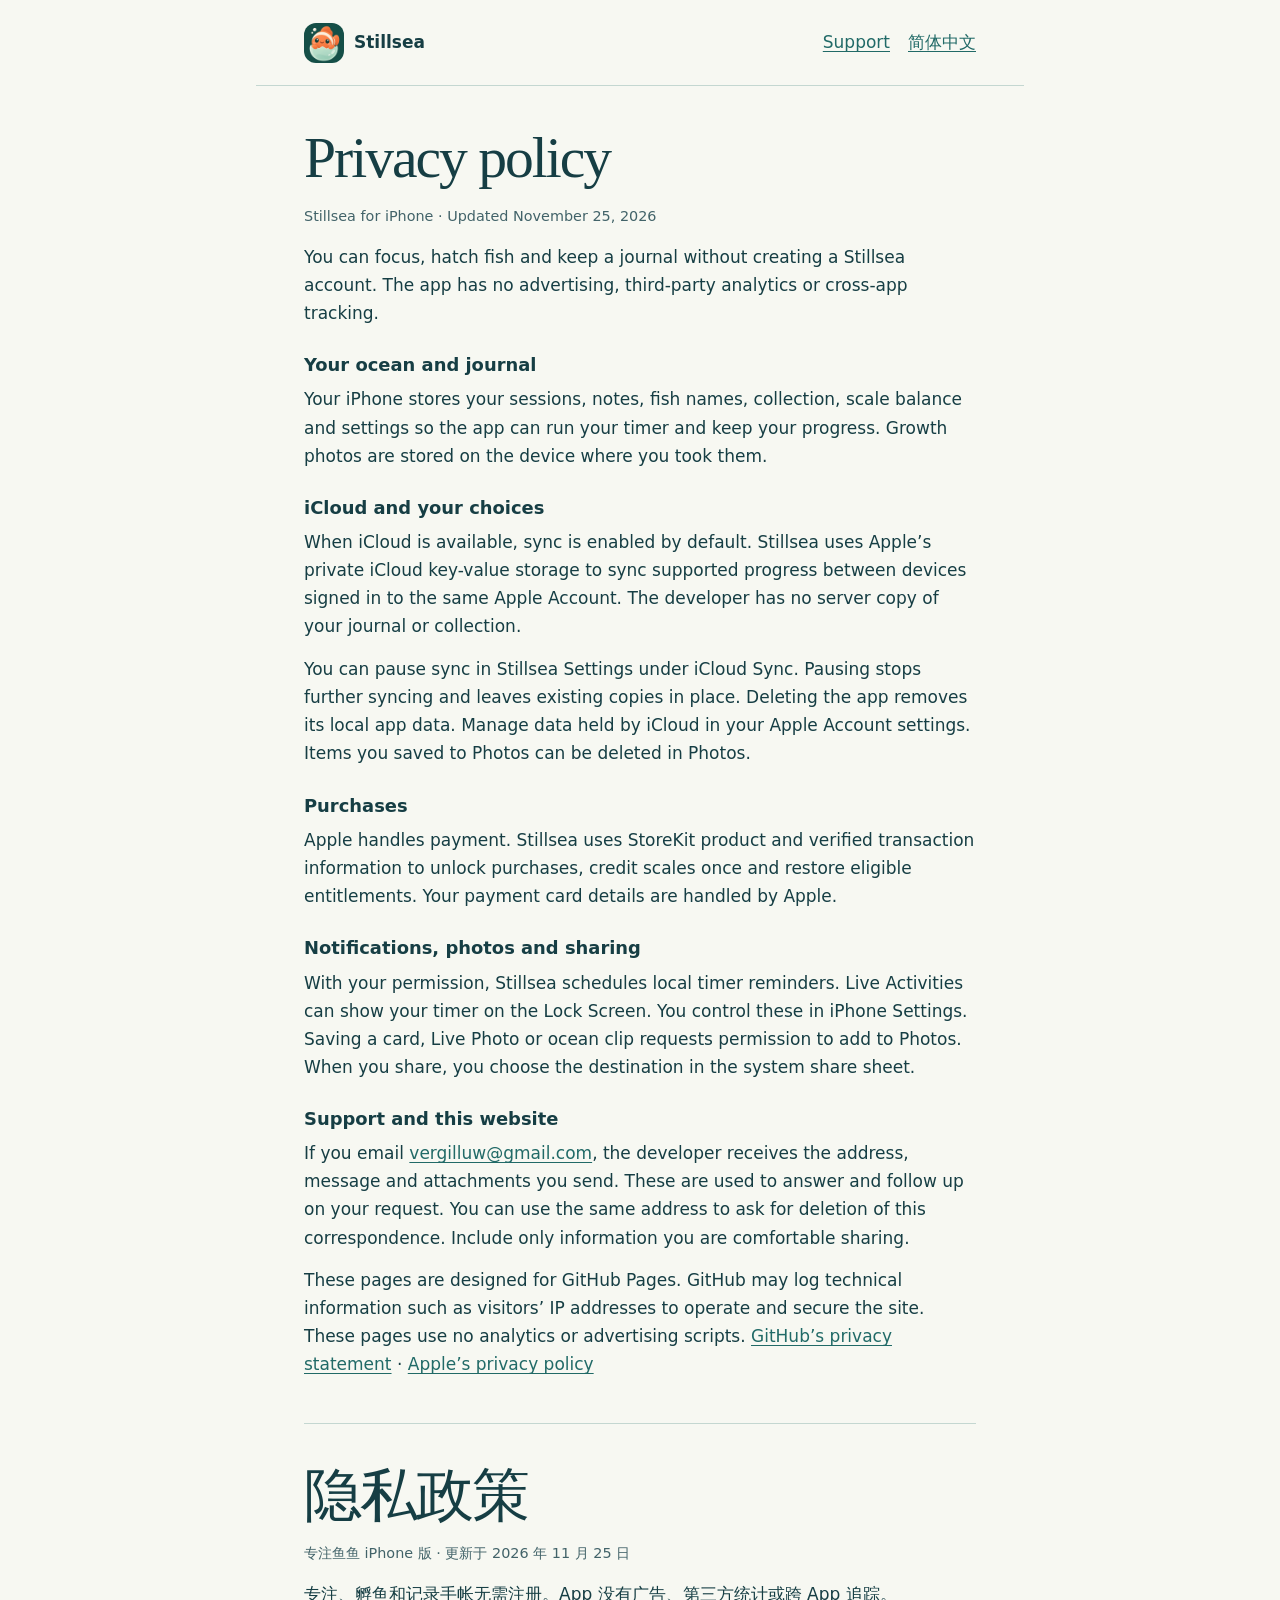
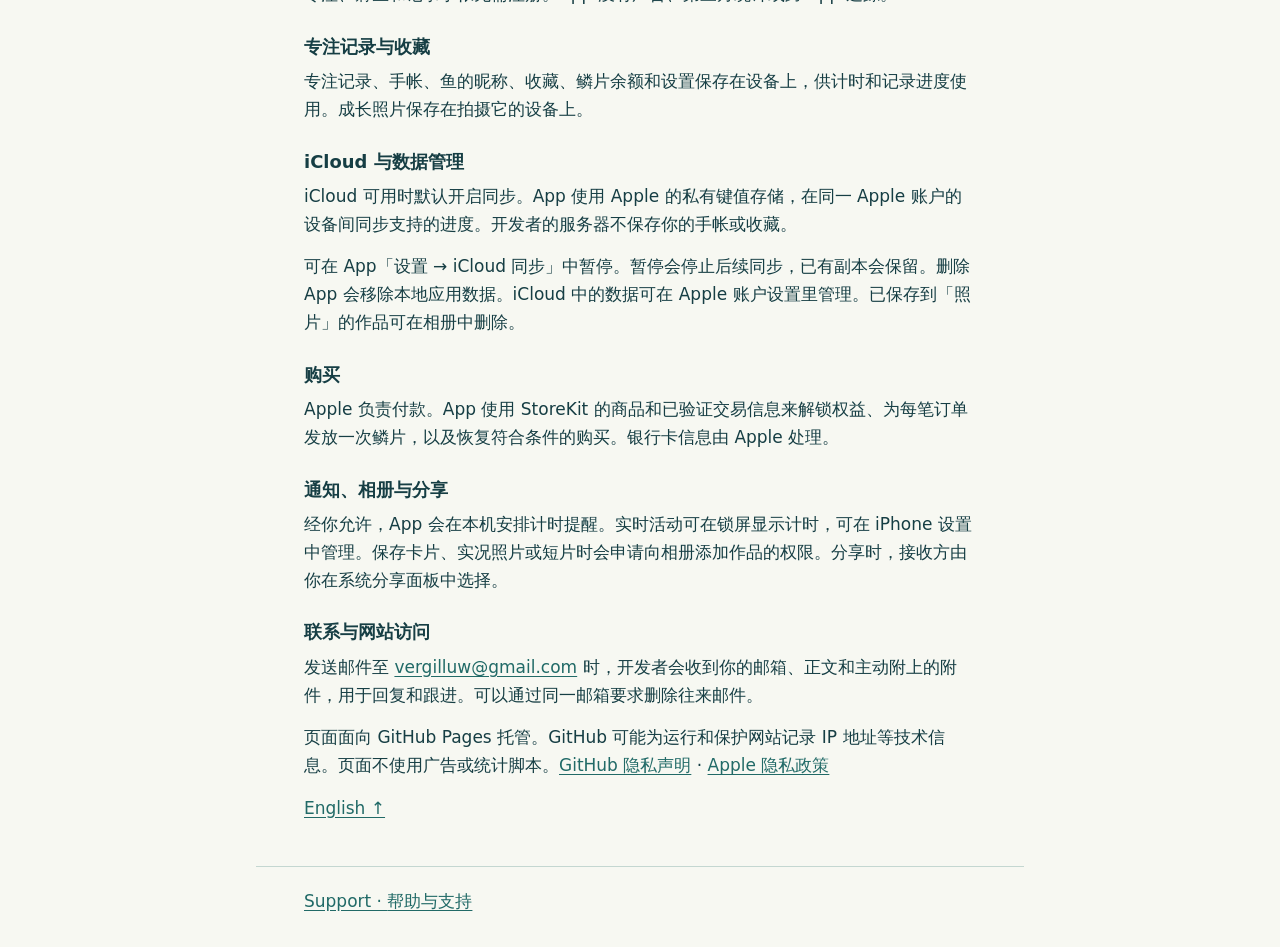
==== privacy.html @ 179ddd9e "Publish Stillsea privacy policy and support pages" ====
<!doctype html>
<html lang="en">
<head>
<meta charset="utf-8"><meta name="viewport" content="width=device-width, initial-scale=1">
<title>Privacy policy · Stillsea</title>
<link rel="stylesheet" href="site.css">
</head>
<body>
<header><a class="brand" href="support.html"><img alt="" src="stillsea.png">Stillsea</a>
<nav aria-label="Page navigation"><a href="support.html">Support</a><a lang="zh-Hans" href="#zh">简体中文</a></nav></header>
<main>
<section id="en"><h1>Privacy policy</h1>
<p class="date">Stillsea for iPhone · Updated November 25, 2026</p>
<p>You can focus, hatch fish and keep a journal without creating a Stillsea account. The app has no advertising, third-party analytics or cross-app tracking.</p>
<h2>Your ocean and journal</h2>
<p>Your iPhone stores your sessions, notes, fish names, collection, scale balance and settings so the app can run your timer and keep your progress. Growth photos are stored on the device where you took them.</p>
<h2>iCloud and your choices</h2>
<p>When iCloud is available, sync is enabled by default. Stillsea uses Apple’s private iCloud key-value storage to sync supported progress between devices signed in to the same Apple Account. The developer has no server copy of your journal or collection.</p>
<p>You can pause sync in Stillsea Settings under iCloud Sync. Pausing stops further syncing and leaves existing copies in place. Deleting the app removes its local app data. Manage data held by iCloud in your Apple Account settings. Items you saved to Photos can be deleted in Photos.</p>
<h2>Purchases</h2>
<p>Apple handles payment. Stillsea uses StoreKit product and verified transaction information to unlock purchases, credit scales once and restore eligible entitlements. Your payment card details are handled by Apple.</p>
<h2>Notifications, photos and sharing</h2>
<p>With your permission, Stillsea schedules local timer reminders. Live Activities can show your timer on the Lock Screen. You control these in iPhone Settings. Saving a card, Live Photo or ocean clip requests permission to add to Photos. When you share, you choose the destination in the system share sheet.</p>
<h2>Support and this website</h2>
<p>If you email <a href="mailto:vergilluw@gmail.com">vergilluw@gmail.com</a>, the developer receives the address, message and attachments you send. These are used to answer and follow up on your request. You can use the same address to ask for deletion of this correspondence. Include only information you are comfortable sharing.</p>
<p>These pages are designed for GitHub Pages. GitHub may log technical information such as visitors’ IP addresses to operate and secure the site. These pages use no analytics or advertising scripts. <a href="https://docs.github.com/en/site-policy/privacy-policies/github-general-privacy-statement">GitHub’s privacy statement</a> · <a href="https://www.apple.com/legal/privacy/">Apple’s privacy policy</a></p>
</section>
<section id="zh" lang="zh-Hans"><h2 class="title">隐私政策</h2><p class="date">专注鱼鱼 iPhone 版 · 更新于 2026 年 11 月 25 日</p>
<p>专注、孵鱼和记录手帐无需注册。App 没有广告、第三方统计或跨 App 追踪。</p>
<h3>专注记录与收藏</h3><p>专注记录、手帐、鱼的昵称、收藏、鳞片余额和设置保存在设备上，供计时和记录进度使用。成长照片保存在拍摄它的设备上。</p>
<h3>iCloud 与数据管理</h3><p>iCloud 可用时默认开启同步。App 使用 Apple 的私有键值存储，在同一 Apple 账户的设备间同步支持的进度。开发者的服务器不保存你的手帐或收藏。</p>
<p>可在 App「设置 → iCloud 同步」中暂停。暂停会停止后续同步，已有副本会保留。删除 App 会移除本地应用数据。iCloud 中的数据可在 Apple 账户设置里管理。已保存到「照片」的作品可在相册中删除。</p>
<h3>购买</h3><p>Apple 负责付款。App 使用 StoreKit 的商品和已验证交易信息来解锁权益、为每笔订单发放一次鳞片，以及恢复符合条件的购买。银行卡信息由 Apple 处理。</p>
<h3>通知、相册与分享</h3><p>经你允许，App 会在本机安排计时提醒。实时活动可在锁屏显示计时，可在 iPhone 设置中管理。保存卡片、实况照片或短片时会申请向相册添加作品的权限。分享时，接收方由你在系统分享面板中选择。</p>
<h3>联系与网站访问</h3><p>发送邮件至 <a href="mailto:vergilluw@gmail.com">vergilluw@gmail.com</a> 时，开发者会收到你的邮箱、正文和主动附上的附件，用于回复和跟进。可以通过同一邮箱要求删除往来邮件。</p>
<p>页面面向 GitHub Pages 托管。GitHub 可能为运行和保护网站记录 IP 地址等技术信息。页面不使用广告或统计脚本。<a href="https://docs.github.com/en/site-policy/privacy-policies/github-general-privacy-statement">GitHub 隐私声明</a> · <a href="https://www.apple.com/legal/privacy/">Apple 隐私政策</a></p>
<p><a href="#en" lang="en">English ↑</a></p></section>
</main><footer><a href="support.html">Support · <span lang="zh-Hans">帮助与支持</span></a></footer>
</body></html>
---- site.css ----
:root{color-scheme:light;--ink:#163e44;--muted:#426369;--sea:#216a67;--line:#c4d7d1}
*{box-sizing:border-box}html{scroll-behavior:auto}body{margin:0;background:#f7f8f2;color:var(--ink);font:17px/1.65 system-ui,sans-serif}
main,header,footer{max-width:48rem;margin:auto;padding:0 clamp(20px,5vw,48px)}
header{display:flex;align-items:center;justify-content:space-between;gap:12px;min-height:86px;border-bottom:1px solid var(--line)}
.brand{display:inline-flex;gap:10px;align-items:center;font-weight:650;color:var(--ink);text-decoration:none}.brand img{height:40px;width:40px;border-radius:12px}
nav{display:flex;gap:18px;flex-wrap:wrap}a{color:var(--sea);text-underline-offset:.2em}a:focus-visible{outline:3px solid var(--sea);outline-offset:4px}
section{padding:40px 0 30px}section+section{border-top:1px solid var(--line)}
h1,h2,h3{color:var(--ink)}h1,.title{font:normal clamp(2.3rem,8vw,3.6rem)/1.12 Georgia,serif;letter-spacing:-.035em;margin:0 0 14px}
h2,h3{font-size:1.12rem;line-height:1.4;margin:1.6rem 0 .4rem}p{margin:.5rem 0 .9rem}.date{color:var(--muted);font-size:.9rem}details{border-bottom:1px solid var(--line);padding:.8rem 0}summary{cursor:pointer;font-weight:620}details p{padding-left:1rem}footer{padding-top:20px;padding-bottom:32px;border-top:1px solid var(--line)}
@media(max-width:430px){header{min-height:72px}nav{gap:10px;font-size:.9rem}section{padding-top:28px}}
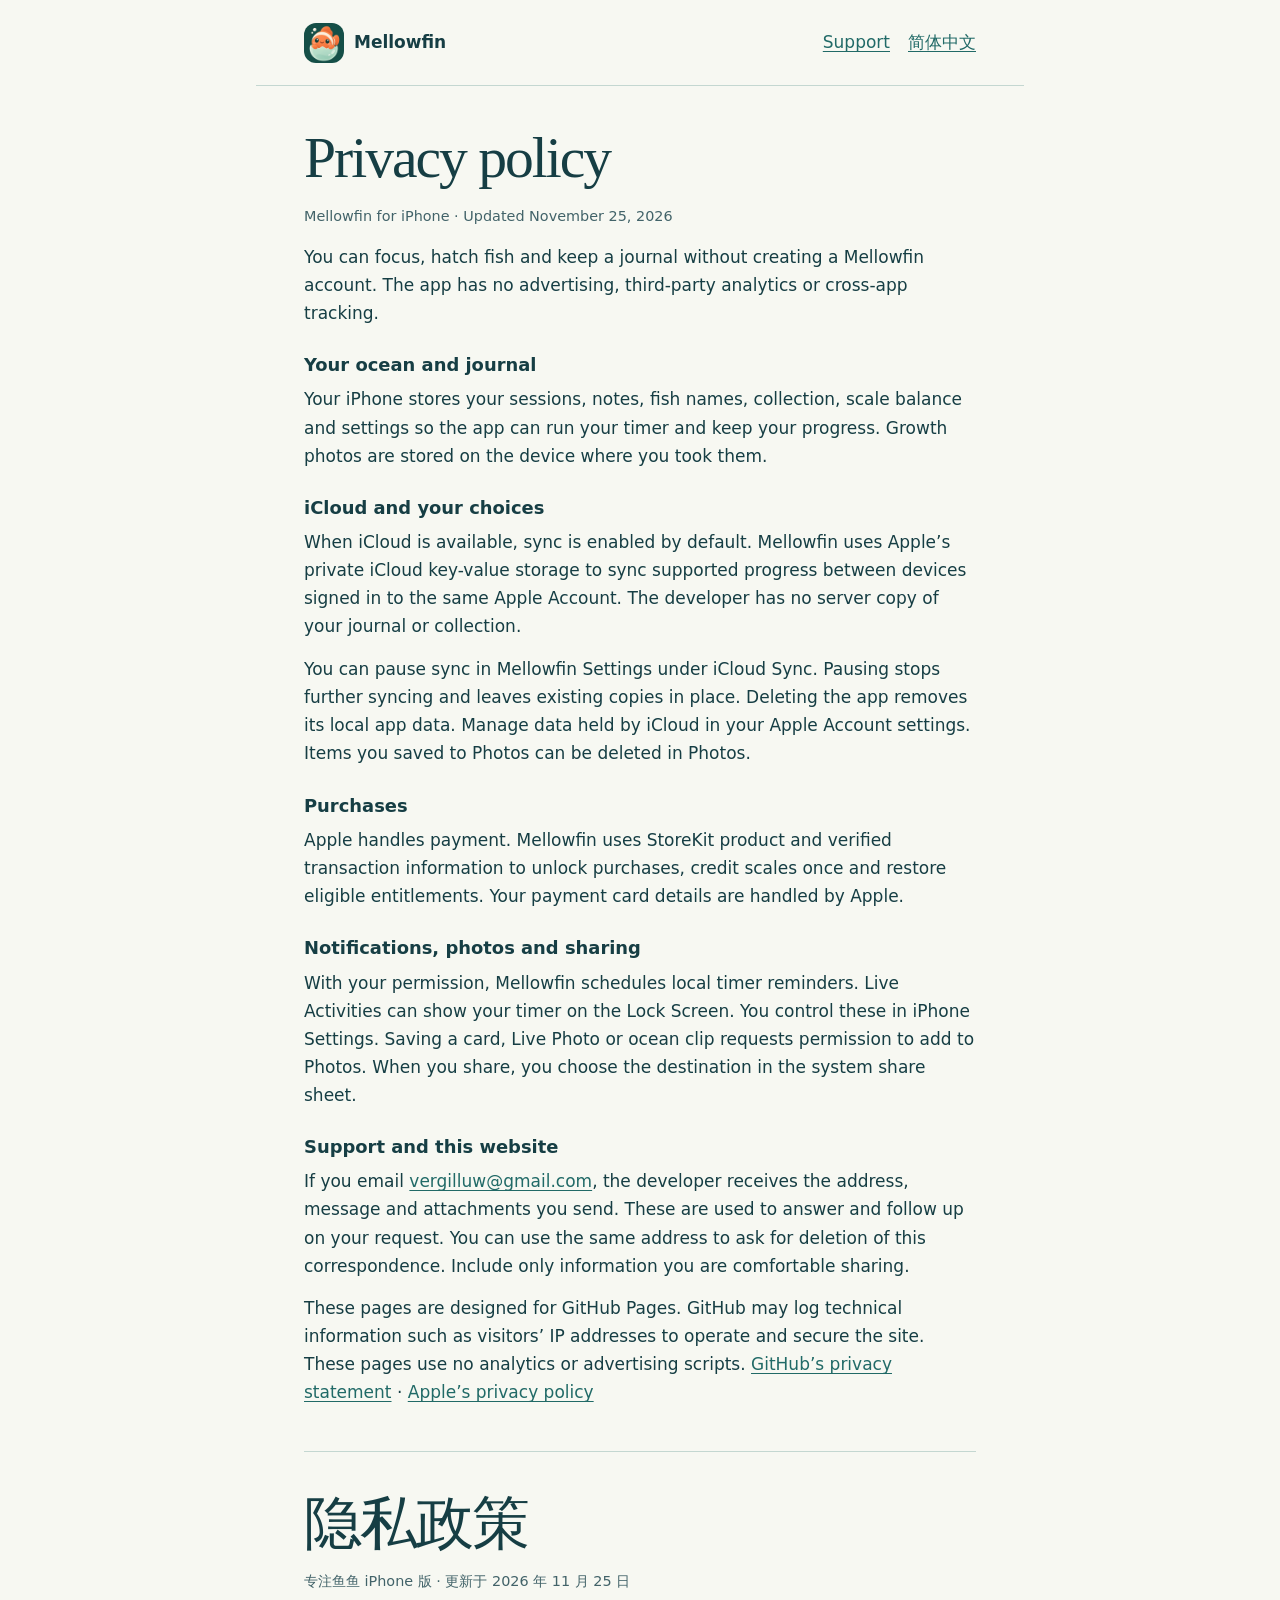
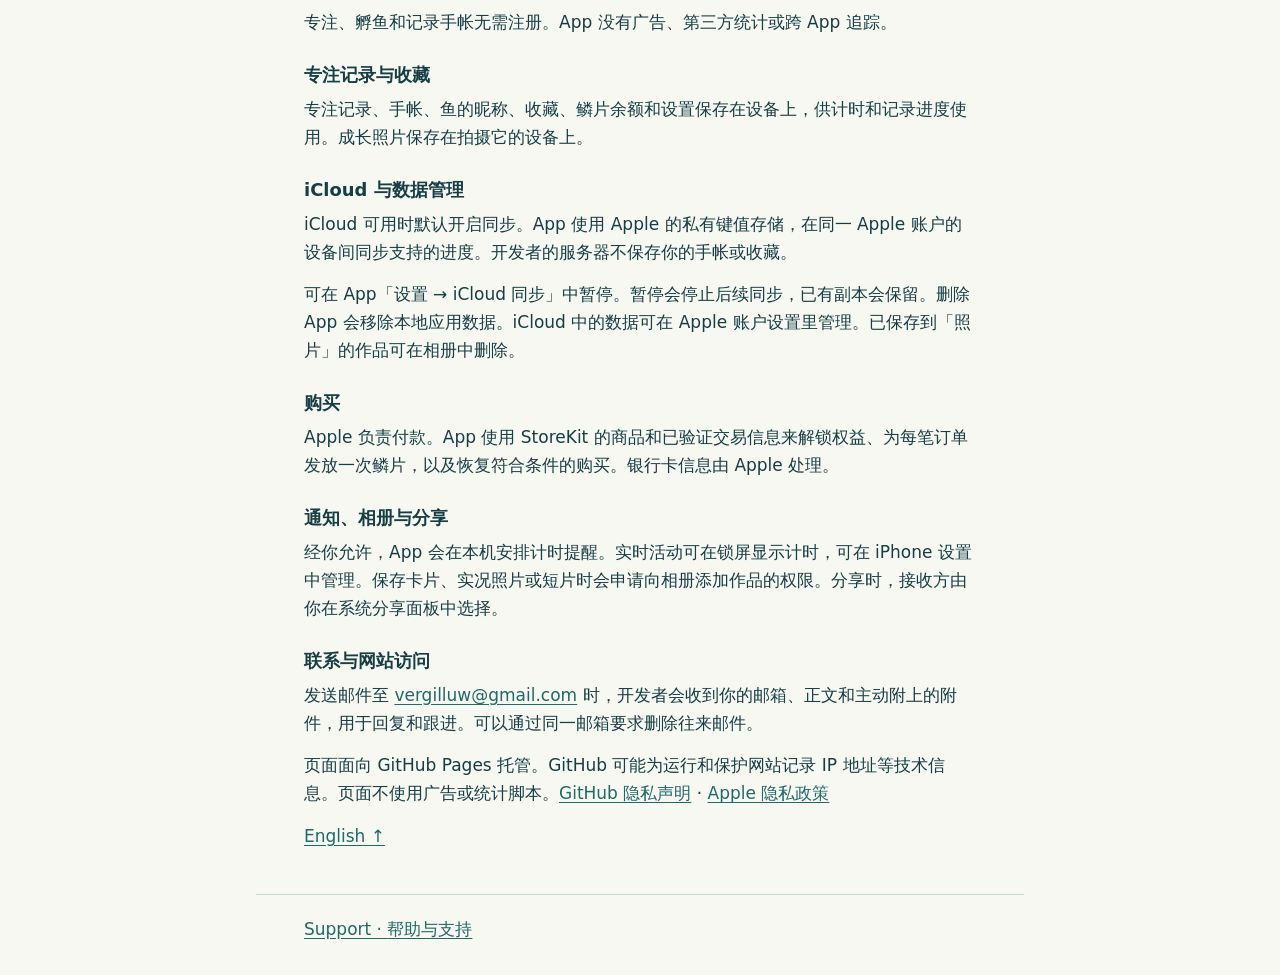
==== commit 74e28dc0: "Update public support and privacy pages for Mellowfin" ====
--- a/privacy.html
+++ b/privacy.html
@@ -2,25 +2,25 @@
 <html lang="en">
 <head>
 <meta charset="utf-8"><meta name="viewport" content="width=device-width, initial-scale=1">
-<title>Privacy policy · Stillsea</title>
+<title>Privacy policy · Mellowfin</title>
 <link rel="stylesheet" href="site.css">
 </head>
 <body>
-<header><a class="brand" href="support.html"><img alt="" src="stillsea.png">Stillsea</a>
+<header><a class="brand" href="support.html"><img alt="" src="mellowfin.png">Mellowfin</a>
 <nav aria-label="Page navigation"><a href="support.html">Support</a><a lang="zh-Hans" href="#zh">简体中文</a></nav></header>
 <main>
 <section id="en"><h1>Privacy policy</h1>
-<p class="date">Stillsea for iPhone · Updated November 25, 2026</p>
-<p>You can focus, hatch fish and keep a journal without creating a Stillsea account. The app has no advertising, third-party analytics or cross-app tracking.</p>
+<p class="date">Mellowfin for iPhone · Updated November 25, 2026</p>
+<p>You can focus, hatch fish and keep a journal without creating a Mellowfin account. The app has no advertising, third-party analytics or cross-app tracking.</p>
 <h2>Your ocean and journal</h2>
 <p>Your iPhone stores your sessions, notes, fish names, collection, scale balance and settings so the app can run your timer and keep your progress. Growth photos are stored on the device where you took them.</p>
 <h2>iCloud and your choices</h2>
-<p>When iCloud is available, sync is enabled by default. Stillsea uses Apple’s private iCloud key-value storage to sync supported progress between devices signed in to the same Apple Account. The developer has no server copy of your journal or collection.</p>
-<p>You can pause sync in Stillsea Settings under iCloud Sync. Pausing stops further syncing and leaves existing copies in place. Deleting the app removes its local app data. Manage data held by iCloud in your Apple Account settings. Items you saved to Photos can be deleted in Photos.</p>
+<p>When iCloud is available, sync is enabled by default. Mellowfin uses Apple’s private iCloud key-value storage to sync supported progress between devices signed in to the same Apple Account. The developer has no server copy of your journal or collection.</p>
+<p>You can pause sync in Mellowfin Settings under iCloud Sync. Pausing stops further syncing and leaves existing copies in place. Deleting the app removes its local app data. Manage data held by iCloud in your Apple Account settings. Items you saved to Photos can be deleted in Photos.</p>
 <h2>Purchases</h2>
-<p>Apple handles payment. Stillsea uses StoreKit product and verified transaction information to unlock purchases, credit scales once and restore eligible entitlements. Your payment card details are handled by Apple.</p>
+<p>Apple handles payment. Mellowfin uses StoreKit product and verified transaction information to unlock purchases, credit scales once and restore eligible entitlements. Your payment card details are handled by Apple.</p>
 <h2>Notifications, photos and sharing</h2>
-<p>With your permission, Stillsea schedules local timer reminders. Live Activities can show your timer on the Lock Screen. You control these in iPhone Settings. Saving a card, Live Photo or ocean clip requests permission to add to Photos. When you share, you choose the destination in the system share sheet.</p>
+<p>With your permission, Mellowfin schedules local timer reminders. Live Activities can show your timer on the Lock Screen. You control these in iPhone Settings. Saving a card, Live Photo or ocean clip requests permission to add to Photos. When you share, you choose the destination in the system share sheet.</p>
 <h2>Support and this website</h2>
 <p>If you email <a href="mailto:vergilluw@gmail.com">vergilluw@gmail.com</a>, the developer receives the address, message and attachments you send. These are used to answer and follow up on your request. You can use the same address to ask for deletion of this correspondence. Include only information you are comfortable sharing.</p>
 <p>These pages are designed for GitHub Pages. GitHub may log technical information such as visitors’ IP addresses to operate and secure the site. These pages use no analytics or advertising scripts. <a href="https://docs.github.com/en/site-policy/privacy-policies/github-general-privacy-statement">GitHub’s privacy statement</a> · <a href="https://www.apple.com/legal/privacy/">Apple’s privacy policy</a></p>
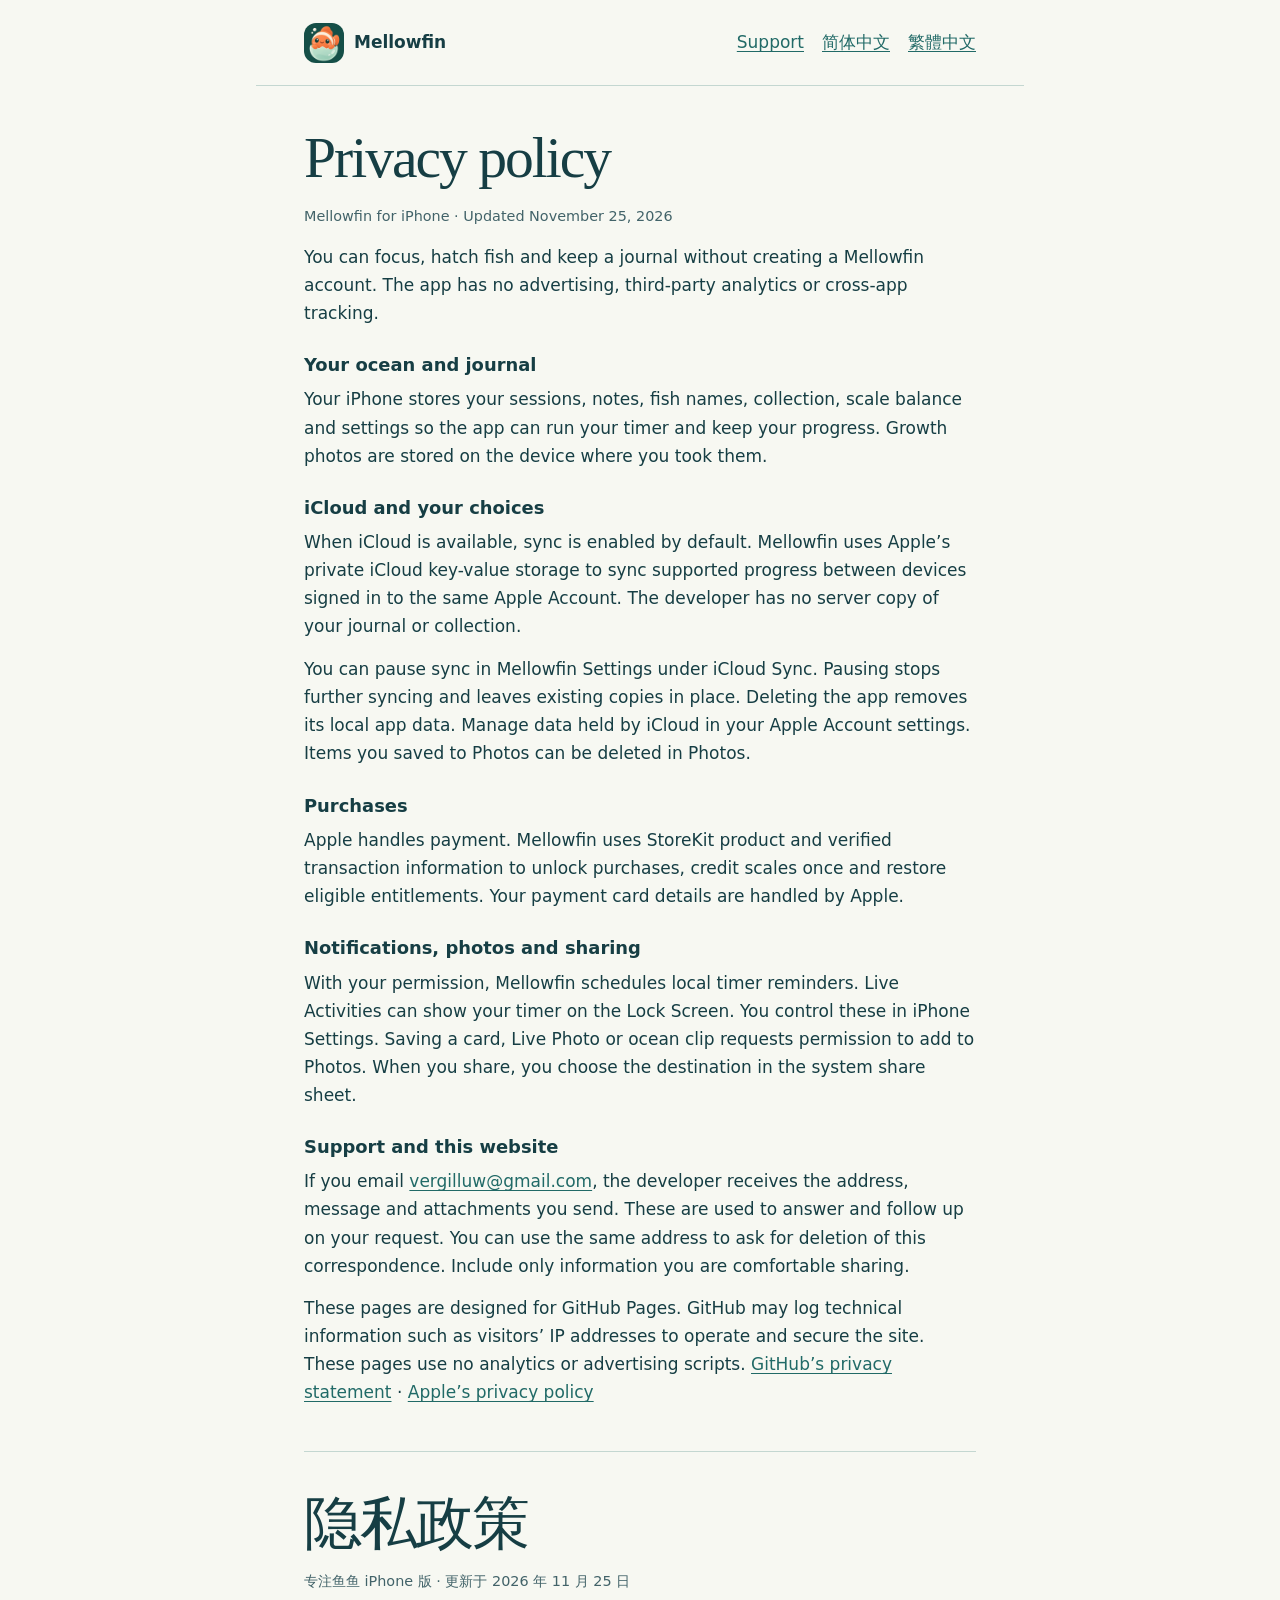
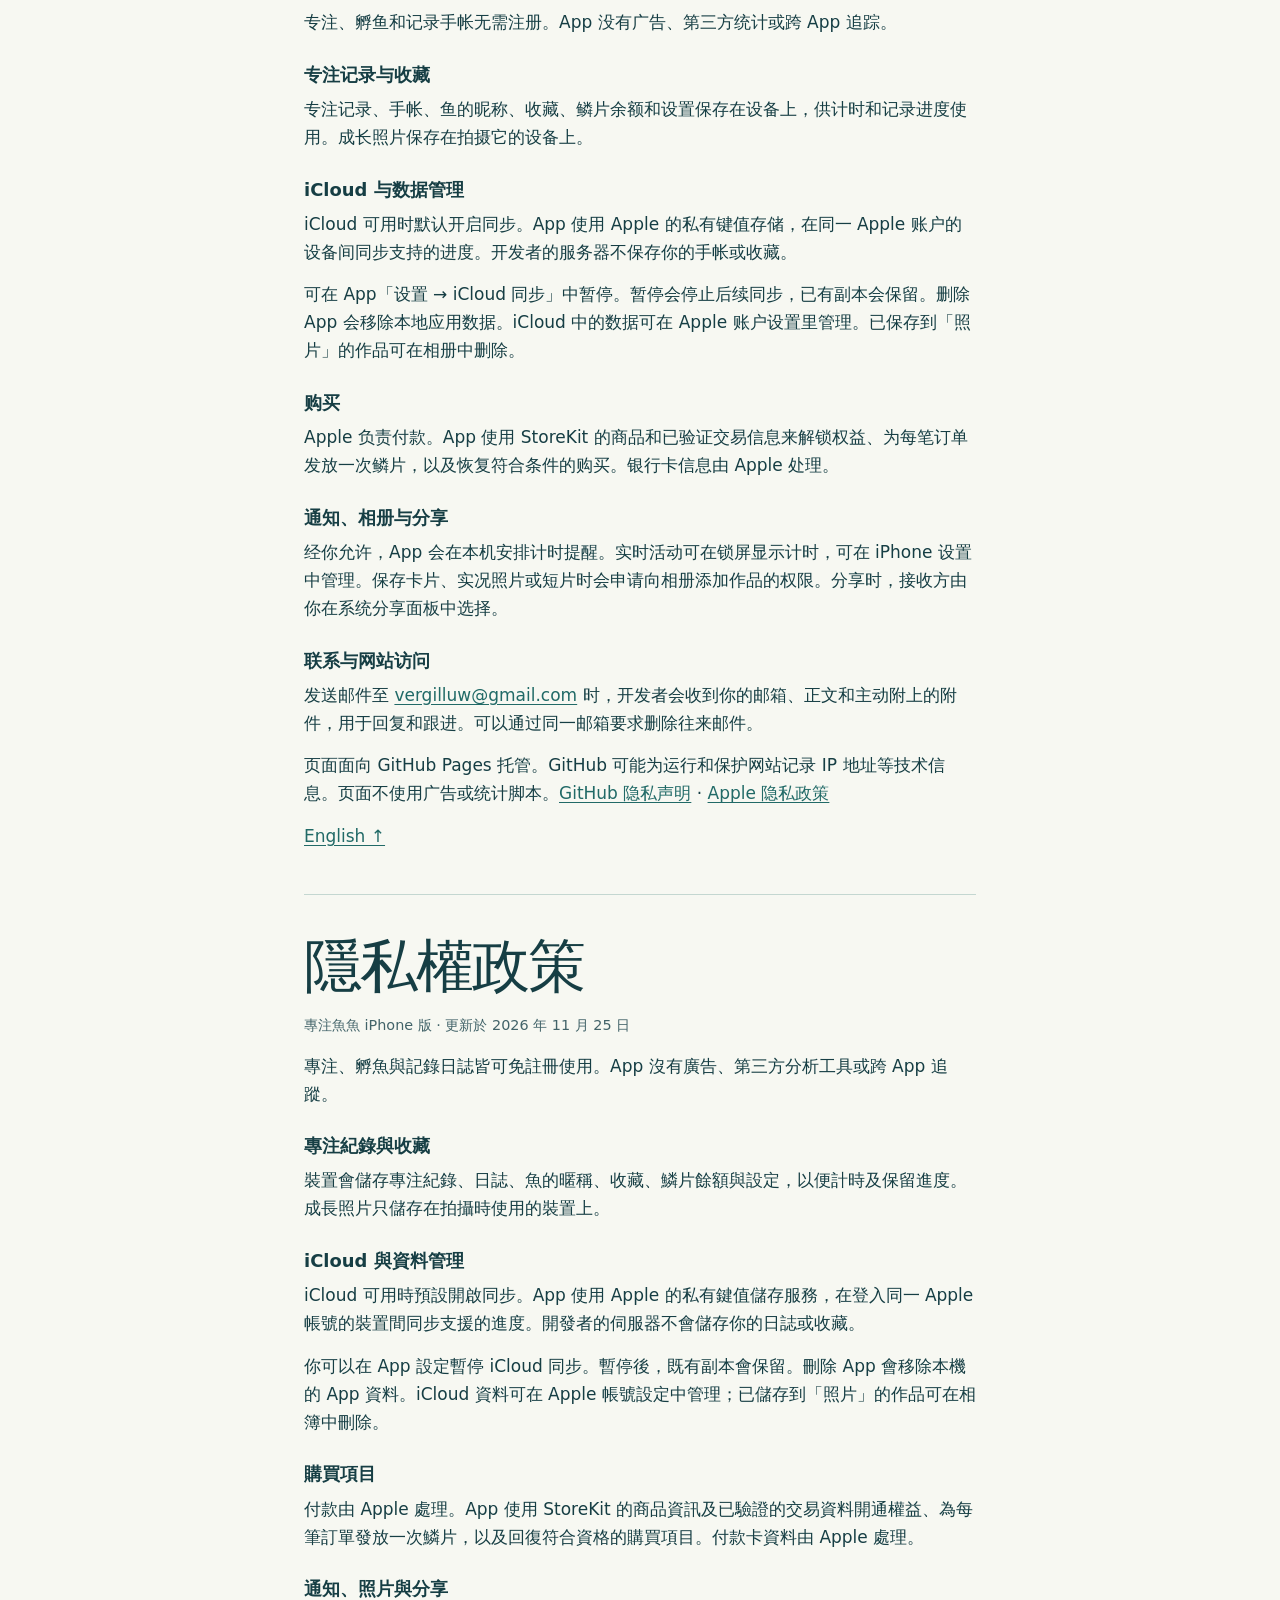
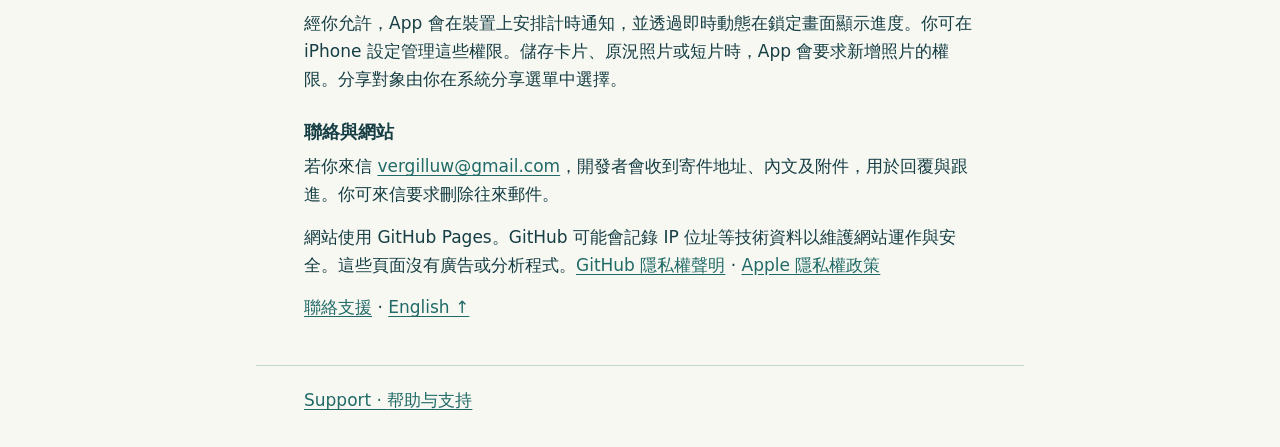
==== commit 9ddeaac8: "Publish Traditional Chinese support and privacy content" ====
--- a/privacy.html
+++ b/privacy.html
@@ -7,7 +7,7 @@
 </head>
 <body>
 <header><a class="brand" href="support.html"><img alt="" src="mellowfin.png">Mellowfin</a>
-<nav aria-label="Page navigation"><a href="support.html">Support</a><a lang="zh-Hans" href="#zh">简体中文</a></nav></header>
+<nav aria-label="Page navigation"><a href="support.html">Support</a><a lang="zh-Hans" href="#zh">简体中文</a><a lang="zh-Hant" href="#zh-hant">繁體中文</a></nav></header>
 <main>
 <section id="en"><h1>Privacy policy</h1>
 <p class="date">Mellowfin for iPhone · Updated November 25, 2026</p>
@@ -35,5 +35,15 @@
 <h3>联系与网站访问</h3><p>发送邮件至 <a href="mailto:vergilluw@gmail.com">vergilluw@gmail.com</a> 时，开发者会收到你的邮箱、正文和主动附上的附件，用于回复和跟进。可以通过同一邮箱要求删除往来邮件。</p>
 <p>页面面向 GitHub Pages 托管。GitHub 可能为运行和保护网站记录 IP 地址等技术信息。页面不使用广告或统计脚本。<a href="https://docs.github.com/en/site-policy/privacy-policies/github-general-privacy-statement">GitHub 隐私声明</a> · <a href="https://www.apple.com/legal/privacy/">Apple 隐私政策</a></p>
 <p><a href="#en" lang="en">English ↑</a></p></section>
+<section id="zh-hant" lang="zh-Hant"><h2 class="title">隱私權政策</h2><p class="date">專注魚魚 iPhone 版 · 更新於 2026 年 11 月 25 日</p>
+<p>專注、孵魚與記錄日誌皆可免註冊使用。App 沒有廣告、第三方分析工具或跨 App 追蹤。</p>
+<h3>專注紀錄與收藏</h3><p>裝置會儲存專注紀錄、日誌、魚的暱稱、收藏、鱗片餘額與設定，以便計時及保留進度。成長照片只儲存在拍攝時使用的裝置上。</p>
+<h3>iCloud 與資料管理</h3><p>iCloud 可用時預設開啟同步。App 使用 Apple 的私有鍵值儲存服務，在登入同一 Apple 帳號的裝置間同步支援的進度。開發者的伺服器不會儲存你的日誌或收藏。</p>
+<p>你可以在 App 設定暫停 iCloud 同步。暫停後，既有副本會保留。刪除 App 會移除本機的 App 資料。iCloud 資料可在 Apple 帳號設定中管理；已儲存到「照片」的作品可在相簿中刪除。</p>
+<h3>購買項目</h3><p>付款由 Apple 處理。App 使用 StoreKit 的商品資訊及已驗證的交易資料開通權益、為每筆訂單發放一次鱗片，以及回復符合資格的購買項目。付款卡資料由 Apple 處理。</p>
+<h3>通知、照片與分享</h3><p>經你允許，App 會在裝置上安排計時通知，並透過即時動態在鎖定畫面顯示進度。你可在 iPhone 設定管理這些權限。儲存卡片、原況照片或短片時，App 會要求新增照片的權限。分享對象由你在系統分享選單中選擇。</p>
+<h3>聯絡與網站</h3><p>若你來信 <a href="mailto:vergilluw@gmail.com">vergilluw@gmail.com</a>，開發者會收到寄件地址、內文及附件，用於回覆與跟進。你可來信要求刪除往來郵件。</p>
+<p>網站使用 GitHub Pages。GitHub 可能會記錄 IP 位址等技術資料以維護網站運作與安全。這些頁面沒有廣告或分析程式。<a href="https://docs.github.com/en/site-policy/privacy-policies/github-general-privacy-statement">GitHub 隱私權聲明</a> · <a href="https://www.apple.com/legal/privacy/">Apple 隱私權政策</a></p>
+<p><a href="support.html#zh-hant">聯絡支援</a> · <a href="#en" lang="en">English ↑</a></p></section>
 </main><footer><a href="support.html">Support · <span lang="zh-Hans">帮助与支持</span></a></footer>
 </body></html>
